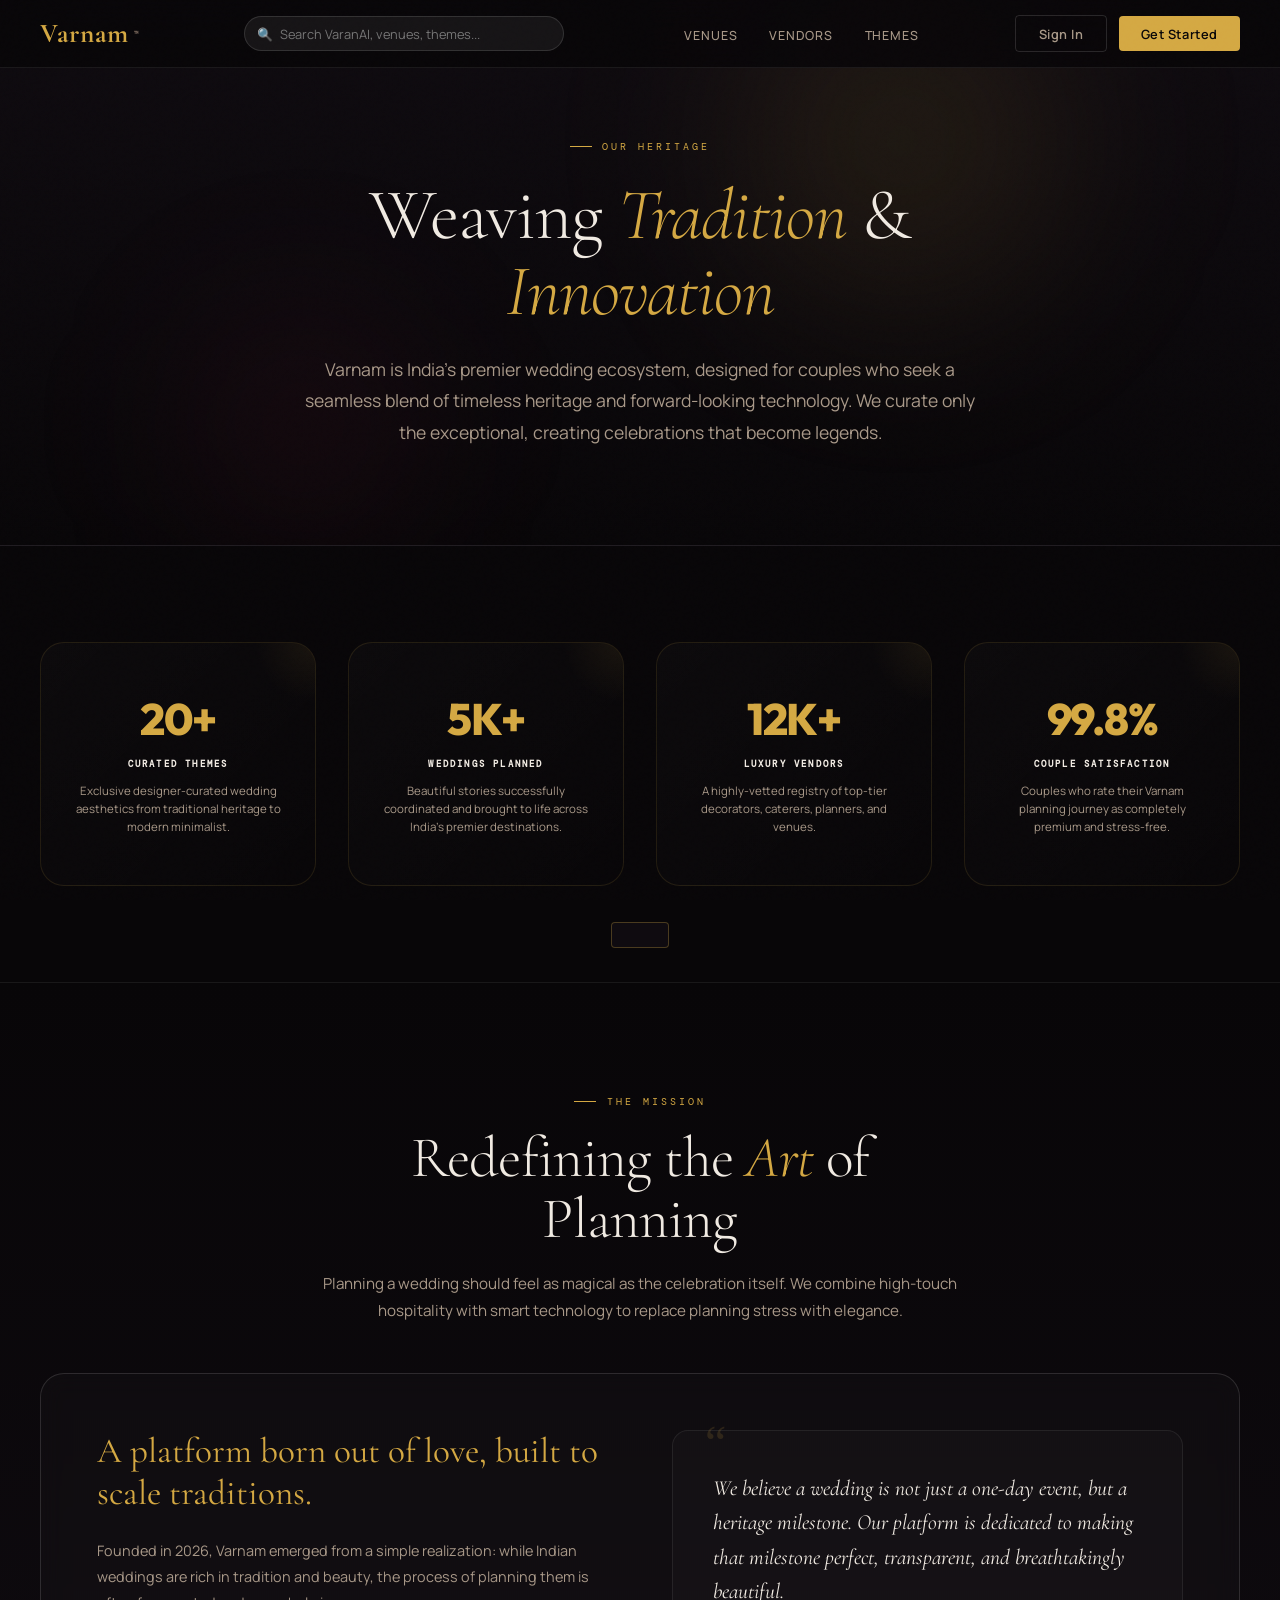
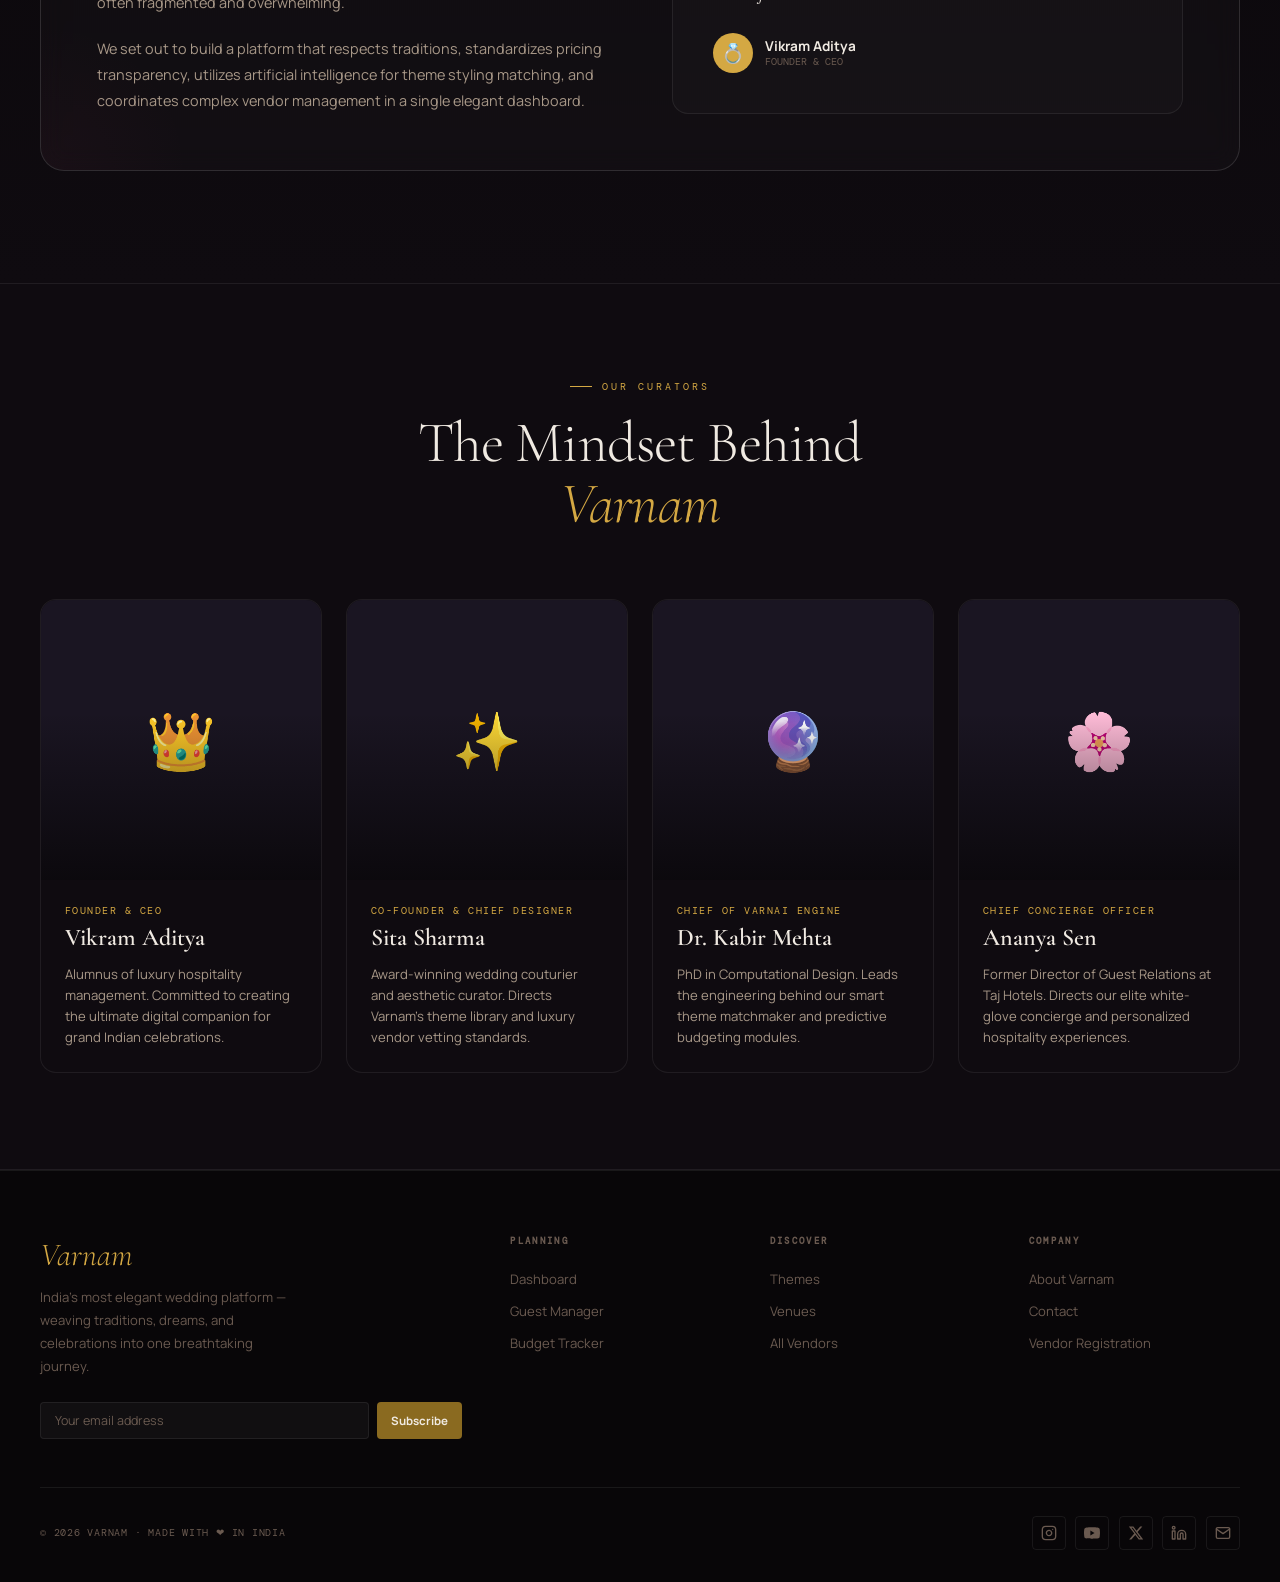
==== about.html @ 7d428c63 "run" ====
<!DOCTYPE html>
<html lang="en">

<head>
  <meta charset="UTF-8">
  <meta name="viewport" content="width=device-width, initial-scale=1.0">
  <title>About Us — Varnam | India's Premier Wedding Platform</title>
  <meta name="description" content="Learn more about Varnam, India's most elegant wedding platform. Weaving traditions, dreams, and celebrations into one breathtaking journey.">
  <link rel="preconnect" href="https://fonts.googleapis.com">
  <link href="https://fonts.googleapis.com/css2?family=Cormorant+Garamond:ital,wght@0,300;0,400;0,600;0,700;1,300;1,400;1,700&family=Manrope:wght@300;400;500;600;700;800;900&family=DM+Mono:wght@300;400;500&family=Outfit:wght@400;500;600;700&display=swap" rel="stylesheet">
  <link rel="stylesheet" href="shared.css">
  <style>
    /* Page Specific Styling */
    .about-hero {
      position: relative;
      padding: 140px 2.5rem 6rem;
      background: linear-gradient(180deg, var(--ink2) 0%, var(--ink) 100%);
      border-bottom: 1px solid var(--border);
      overflow: hidden;
      text-align: center;
    }

    .about-hero-content {
      max-width: 800px;
      margin: 0 auto;
      position: relative;
      z-index: 2;
    }

    .stat-card {
      background: linear-gradient(135deg, rgba(255, 255, 255, 0.02) 0%, rgba(255, 255, 255, 0.005) 100%);
      border: 1px solid rgba(212, 168, 67, 0.12);
      border-radius: var(--r24);
      padding: 3rem 2rem;
      text-align: center;
      transition: all 0.4s cubic-bezier(0.16, 1, 0.3, 1);
      position: relative;
      overflow: hidden;
      display: flex;
      flex-direction: column;
      align-items: center;
      justify-content: center;
    }

    .stat-card::before {
      content: '';
      position: absolute;
      width: 120px;
      height: 120px;
      background: radial-gradient(circle, rgba(212, 168, 67, 0.08) 0%, transparent 70%);
      top: -60px;
      right: -60px;
      pointer-events: none;
      transition: transform 0.5s ease;
    }

    /* Bottom glowing accent bar */
    .stat-card::after {
      content: '';
      position: absolute;
      bottom: 0;
      left: 10%;
      right: 10%;
      height: 2px;
      background: linear-gradient(90deg, transparent, var(--gold), transparent);
      opacity: 0;
      transition: opacity 0.4s ease, left 0.4s ease, right 0.4s ease;
    }

    .stat-card:hover {
      transform: translateY(-8px);
      border-color: rgba(212, 168, 67, 0.35);
      background: linear-gradient(135deg, rgba(255, 255, 255, 0.03) 0%, rgba(255, 255, 255, 0.01) 100%);
      box-shadow: 0 20px 40px rgba(0, 0, 0, 0.5);
    }

    .stat-card:hover::before {
      transform: scale(1.5);
    }

    .stat-card:hover::after {
      opacity: 1;
      left: 0;
      right: 0;
    }

    .stat-number {
      font-size: 2.75rem; /* Reduced by 4px (~0.25rem) to keep proportional */
      font-weight: 800;
      color: var(--gold);
      margin-bottom: 0.75rem;
      letter-spacing: -0.03em;
      position: relative;
      z-index: 2;
    }

    .stat-label {
      font-family: 'DM Mono', monospace;
      font-size: 0.55rem; /* Reduced by 2px (0.65rem -> 0.55rem) */
      letter-spacing: 0.25em;
      text-transform: uppercase;
      color: var(--text);
      font-weight: 600;
      margin-bottom: 0.75rem;
      position: relative;
      z-index: 2;
    }

    .stat-desc {
      font-size: 0.72rem; /* Reduced by 2px (0.82rem -> 0.72rem) */
      color: var(--text2);
      line-height: 1.6;
      margin: 0;
      position: relative;
      z-index: 2;
    }

    .vision-section {
      background: linear-gradient(180deg, var(--ink) 0%, var(--ink2) 100%);
      padding: 7rem 2.5rem;
    }

    .glass-showcase {
      background: rgba(255, 255, 255, 0.02);
      border: 1px solid var(--border2);
      border-radius: var(--r24);
      padding: 3.5rem;
      backdrop-filter: blur(12px);
      -webkit-backdrop-filter: blur(12px);
      margin-top: 3rem;
      position: relative;
      overflow: hidden;
    }

    .glass-showcase::after {
      content: '';
      position: absolute;
      bottom: -150px;
      left: -150px;
      width: 300px;
      height: 300px;
      background: radial-gradient(circle, rgba(196, 48, 96, 0.04) 0%, transparent 70%);
      border-radius: 50%;
      pointer-events: none;
    }

    .founder-grid {
      display: grid;
      grid-template-columns: repeat(4, 1fr);
      gap: 1.5rem;
      margin-top: 4rem;
    }

    .founder-card {
      background: var(--ink2);
      border: 1px solid var(--border);
      border-radius: var(--r16);
      overflow: hidden;
      transition: all 0.3s;
    }

    .founder-card:hover {
      border-color: rgba(212, 168, 67, 0.2);
      transform: translateY(-4px);
    }

    .founder-img-holder {
      width: 100%;
      aspect-ratio: 1/1;
      background: #1a1522;
      position: relative;
      overflow: hidden;
      display: flex;
      align-items: center;
      justify-content: center;
      font-size: 3.5rem;
    }

    .founder-img-holder::before {
      content: '';
      position: absolute;
      inset: 0;
      background: linear-gradient(0deg, rgba(8, 6, 8, 0.8) 0%, transparent 60%);
      z-index: 1;
    }

    .founder-info {
      padding: 1.5rem;
    }

    .founder-role {
      font-family: 'DM Mono', monospace;
      font-size: 0.62rem;
      color: var(--gold);
      letter-spacing: 0.15em;
      text-transform: uppercase;
      margin-bottom: 0.4rem;
    }

    .founder-name {
      font-family: 'Cormorant Garamond', serif;
      font-size: 1.5rem;
      font-weight: 600;
      color: var(--text);
      margin-bottom: 0.75rem;
    }

    .founder-bio {
      font-size: 0.82rem;
      color: var(--text2);
      line-height: 1.6;
    }

    @media(max-width: 1024px) {
      .founder-grid {
        grid-template-columns: repeat(2, 1fr);
        gap: 1.5rem;
      }
      .grid-4-custom {
        grid-template-columns: repeat(2, 1fr) !important;
        gap: 1.5rem !important;
      }
    }
    @media(max-width: 600px) {
      .founder-grid {
        grid-template-columns: 1fr;
      }
      .grid-4-custom {
        grid-template-columns: 1fr !important;
      }
    }
  </style>
</head>

<body>
  <!-- LOADER -->
  <div id="loader">
    <div class="loader-logo">Varnam</div>
    <div class="loader-bar">
      <div class="loader-fill" id="loader-fill"></div>
    </div>
    <div class="loader-txt">Weaving your celebration</div>
  </div>
  <div id="toast"></div>

  <!-- ── NAV ── -->
  <nav>
    <div class="inner" style="display:flex; align-items:center; justify-content:space-between; width:100%;">
      <a class="nav-logo" href="index.html">Varnam<sup>™</sup></a>
      <ul class="nav-links">
        <li><a href="venues.html">Venues</a></li>
        <li><a href="vendors.html">Vendors</a></li>
        <li><a href="themes.html">Themes</a></li>
      </ul>
      <div class="nav-right" id="nav-auth-section">
        <button class="btn btn-ghost" onclick="openModal('login-modal')">Sign In</button>
        <button class="btn btn-gold" onclick="openModal('signup-modal')">Get Started</button>
      </div>
    </div>
  </nav>

  <!-- ── ABOUT HERO ── -->
  <section class="about-hero">
    <div class="orb orb1" style="top: -20%; right: 10%;"></div>
    <div class="orb orb2" style="bottom: -10%; left: 10%;"></div>
    <div class="about-hero-content">
      <div class="sec-label" style="justify-content: center; margin-bottom: 1.5rem;">OUR HERITAGE</div>
      <h1 class="sec-title" style="font-size: clamp(2.5rem, 6vw, 4.5rem); margin-bottom: 1.5rem;">
        Weaving <em>Tradition</em> & <em>Innovation</em>
      </h1>
      <p style="font-size: 1.1rem; color: var(--text2); line-height: 1.8; max-width: 680px; margin: 0 auto;">
        Varnam is India's premier wedding ecosystem, designed for couples who seek a seamless blend of timeless heritage and forward-looking technology. We curate only the exceptional, creating celebrations that become legends.
      </p>
    </div>
  </section>

  <!-- ── STATS SECTION ── -->
  <section class="sec" style="background: var(--ink); border-bottom: 1px solid var(--border);">
    <div class="inner">
      <div style="display: grid; grid-template-columns: repeat(4, 1fr); gap: 2rem;" class="grid-4-custom">
        <div class="stat-card">
          <div class="stat-number outfit-font">20+</div>
          <div class="stat-label">Curated Themes</div>
          <div class="stat-desc">Exclusive designer-curated wedding aesthetics from traditional heritage to modern minimalist.</div>
        </div>
        <div class="stat-card">
          <div class="stat-number outfit-font">5K+</div>
          <div class="stat-label">Weddings Planned</div>
          <div class="stat-desc">Beautiful stories successfully coordinated and brought to life across India's premier destinations.</div>
        </div>
        <div class="stat-card">
          <div class="stat-number outfit-font">12K+</div>
          <div class="stat-label">Luxury Vendors</div>
          <div class="stat-desc">A highly-vetted registry of top-tier decorators, caterers, planners, and venues.</div>
        </div>
        <div class="stat-card">
          <div class="stat-number outfit-font">99.8%</div>
          <div class="stat-label">Couple Satisfaction</div>
          <div class="stat-desc">Couples who rate their Varnam planning journey as completely premium and stress-free.</div>
        </div>
      </div>
    </div>
  </section>

  <!-- ── VISION & STORY SECTION ── -->
  <section class="vision-section">
    <div class="inner">
      <div style="text-align: center; max-width: 650px; margin: 0 auto 2rem;">
        <div class="sec-label" style="justify-content: center;">THE MISSION</div>
        <h2 class="sec-title">Redefining the <em>Art</em> of Planning</h2>
        <p style="color: var(--text2); font-size: 0.95rem; line-height: 1.8;">
          Planning a wedding should feel as magical as the celebration itself. We combine high-touch hospitality with smart technology to replace planning stress with elegance.
        </p>
      </div>

      <div class="glass-showcase">
        <div class="grid-2" style="align-items: center; gap: 4rem;">
          <div>
            <h3 style="font-family: 'Cormorant Garamond', serif; font-size: 2.2rem; font-weight: 400; color: var(--gold); margin-bottom: 1.5rem; line-height: 1.2;">
              A platform born out of love, built to scale traditions.
            </h3>
            <p style="font-size: 0.9rem; color: var(--text2); line-height: 1.8; margin-bottom: 1.25rem;">
              Founded in 2026, Varnam emerged from a simple realization: while Indian weddings are rich in tradition and beauty, the process of planning them is often fragmented and overwhelming. 
            </p>
            <p style="font-size: 0.9rem; color: var(--text2); line-height: 1.8;">
              We set out to build a platform that respects traditions, standardizes pricing transparency, utilizes artificial intelligence for theme styling matching, and coordinates complex vendor management in a single elegant dashboard.
            </p>
          </div>
          <div style="background: rgba(255, 255, 255, 0.02); border: 1px solid var(--border); border-radius: var(--r16); padding: 2.5rem; position: relative;">
            <div style="position: absolute; top: -1rem; left: 2rem; font-size: 3rem; color: rgba(212,168,67,0.15); font-family: Georgia, serif;">“</div>
            <p style="font-family: 'Cormorant Garamond', serif; font-size: 1.35rem; font-style: italic; color: var(--text); line-height: 1.6; margin-bottom: 1.5rem; position: relative; z-index: 1;">
              We believe a wedding is not just a one-day event, but a heritage milestone. Our platform is dedicated to making that milestone perfect, transparent, and breathtakingly beautiful.
            </p>
            <div style="display: flex; align-items: center; gap: 0.75rem;">
              <div style="width: 40px; height: 40px; border-radius: 50%; background: var(--gold); display: flex; align-items: center; justify-content: center; font-size: 1.2rem; color: var(--ink);">💍</div>
              <div>
                <div style="font-size: 0.85rem; font-weight: 700; color: var(--text);">Vikram Aditya</div>
                <div style="font-family: 'DM Mono', monospace; font-size: 0.6rem; color: var(--text3); text-transform: uppercase;">Founder & CEO</div>
              </div>
            </div>
          </div>
        </div>
      </div>
    </div>
  </section>

  <!-- ── LEADERSHIP TEAM ── -->
  <section class="sec" style="background: var(--ink2); border-top: 1px solid var(--border); border-bottom: 1px solid var(--border);">
    <div class="inner">
      <div style="text-align: center; max-width: 600px; margin: 0 auto 1rem;">
        <div class="sec-label" style="justify-content: center;">OUR CURATORS</div>
        <h2 class="sec-title">The Mindset Behind <em>Varnam</em></h2>
      </div>

      <div class="founder-grid">
        <!-- Curator 1 -->
        <div class="founder-card">
          <div class="founder-img-holder">👑</div>
          <div class="founder-info">
            <div class="founder-role">Founder & CEO</div>
            <div class="founder-name">Vikram Aditya</div>
            <div class="founder-bio">Alumnus of luxury hospitality management. Committed to creating the ultimate digital companion for grand Indian celebrations.</div>
          </div>
        </div>
        <!-- Curator 2 -->
        <div class="founder-card">
          <div class="founder-img-holder">✨</div>
          <div class="founder-info">
            <div class="founder-role">Co-Founder & Chief Designer</div>
            <div class="founder-name">Sita Sharma</div>
            <div class="founder-bio">Award-winning wedding couturier and aesthetic curator. Directs Varnam's theme library and luxury vendor vetting standards.</div>
          </div>
        </div>
        <!-- Curator 3 -->
        <div class="founder-card">
          <div class="founder-img-holder">🔮</div>
          <div class="founder-info">
            <div class="founder-role">Chief of VarnAI Engine</div>
            <div class="founder-name">Dr. Kabir Mehta</div>
            <div class="founder-bio">PhD in Computational Design. Leads the engineering behind our smart theme matchmaker and predictive budgeting modules.</div>
          </div>
        </div>
        <!-- Curator 4 -->
        <div class="founder-card">
          <div class="founder-img-holder">🌸</div>
          <div class="founder-info">
            <div class="founder-role">Chief Concierge Officer</div>
            <div class="founder-name">Ananya Sen</div>
            <div class="founder-bio">Former Director of Guest Relations at Taj Hotels. Directs our elite white-glove concierge and personalized hospitality experiences.</div>
          </div>
        </div>
      </div>
    </div>
  </section>

  <!-- ── FOOTER ── -->
  <footer>
    <div class="footer-grid">
      <div>
        <div class="footer-logo">Varnam</div>
        <p class="footer-desc">India's most elegant wedding platform — weaving traditions, dreams, and celebrations into one breathtaking journey.</p>
        <div class="footer-nl">
          <input id="footer-email" placeholder="Your email address">
          <button onclick="footerSubscribe()">Subscribe</button>
        </div>
      </div>
      <div class="footer-col">
        <h5>Planning</h5>
        <ul>
          <li><a href="dashboard.html">Dashboard</a></li>
          <li><a href="#">Guest Manager</a></li>
          <li><a href="#">Budget Tracker</a></li>
        </ul>
      </div>
      <div class="footer-col">
        <h5>Discover</h5>
        <ul>
          <li><a href="themes.html">Themes</a></li>
          <li><a href="venues.html">Venues</a></li>
          <li><a href="vendors.html">All Vendors</a></li>
        </ul>
      </div>
      <div class="footer-col">
        <h5>Company</h5>
        <ul>
          <li><a href="about.html">About Varnam</a></li>
          <li><a href="contact.html">Contact</a></li>
          <li><a href="#" onclick="openModal('vendor-signup-modal')">Vendor Registration</a></li>
        </ul>
      </div>
    </div>
    <div class="footer-bottom">
      <div class="footer-copy">© 2026 VARNAM · MADE WITH ❤ IN INDIA</div>
      <div class="footer-socials">
        <a href="#" aria-label="Instagram"><svg width="16" height="16" viewBox="0 0 24 24" fill="none" stroke="currentColor" stroke-width="2" stroke-linecap="round" stroke-linejoin="round"><rect x="2" y="2" width="20" height="20" rx="5" ry="5"></rect><path d="M16 11.37A4 4 0 1 1 12.63 8 4 4 0 0 1 16 11.37z"></path><line x1="17.5" y1="6.5" x2="17.51" y2="6.5"></line></svg></a>
        <a href="#" aria-label="YouTube"><svg width="16" height="16" viewBox="0 0 24 24" fill="currentColor"><path d="M23.498 6.163c-.272-1.015-1.074-1.817-2.09-2.09C17.914 3.5 12 3.5 12 3.5s-5.914 0-9.408.573c-1.016.273-1.818 1.075-2.09 2.09C0 9.657 0 12 0 12s0 2.343.502 5.837c.272 1.016 1.074 1.818 2.09 2.09C6.086 20.5 12 20.5 12 20.5s5.914 0 9.408-.573c1.016-.272 1.818-1.074 2.09-2.09C24 14.343 24 12 24 12s0-2.343-.502-5.837zM9.545 15.568V8.432L15.818 12l-6.273 3.568z"/></svg></a>
        <a href="#" aria-label="X"><svg width="16" height="16" viewBox="0 0 24 24" fill="currentColor"><path d="M18.244 2.25h3.308l-7.227 8.26 8.502 11.24H16.17l-5.214-6.817L4.99 21.75H1.68l7.73-8.835L1.254 2.25H8.08l4.713 6.231zm-1.161 17.52h1.833L7.084 4.126H5.117z"/></svg></a>
        <a href="#" aria-label="LinkedIn"><svg width="16" height="16" viewBox="0 0 24 24" fill="none" stroke="currentColor" stroke-width="2" stroke-linecap="round" stroke-linejoin="round"><path d="M16 8a6 6 0 0 1 6 6v7h-4v-7a2 2 0 0 0-2-2 2 2 0 0 0-2 2v7h-4v-7a6 6 0 0 1 6-6z"></path><rect x="2" y="9" width="4" height="12"></rect><circle cx="4" cy="4" r="2"></circle></svg></a>
        <a href="#" aria-label="Gmail"><svg width="16" height="16" viewBox="0 0 24 24" fill="none" stroke="currentColor" stroke-width="2" stroke-linecap="round" stroke-linejoin="round"><path d="M4 4h16c1.1 0 2 .9 2 2v12c0 1.1-.9 2-2 2H4c-1.1 0-2-.9-2-2V6c0-1.1.9-2 2-2z"></path><polyline points="22,6 12,13 2,6"></polyline></svg></a>
      </div>
    </div>
  </footer>

  <!-- ══ LOGIN MODAL ══ -->
  <div class="modal-overlay" id="login-modal">
    <div class="modal">
      <div class="modal-header">
        <div class="modal-title">Welcome Back</div><button class="modal-close" onclick="closeModal('login-modal')">✕</button>
      </div>
      <div class="role-tabs">
        <button class="role-tab active" onclick="switchRole(this,'lu')">👰 Couple / Guest</button>
        <button class="role-tab" onclick="switchRole(this,'lv')">🎯 Organizer / Vendor</button>
      </div>
      <div id="lu">
        <div class="form-row"><label class="field-label">Email</label><input class="field" type="email" placeholder="your@email.com"></div>
        <div class="form-row"><label class="field-label">Password</label><input class="field" type="password" placeholder="••••••••"></div>
        <div style="text-align:right;margin-bottom:1.25rem;"><a href="#" style="font-size:.78rem;color:var(--gold);text-decoration:none;">Forgot password?</a></div>
        <button class="btn btn-gold" style="width:100%;justify-content:center;padding:.9rem;" onclick="loginUser(document.querySelector('#lu input[type=email]').value, false);closeModal('login-modal')">Sign In →</button>
        <div class="divider"><span>or continue with</span></div>
        <div class="social-auth"><button class="social-auth-btn" onclick="toast('Google login…')">🔵 Google</button><button class="social-auth-btn" onclick="toast('OTP sent…')">📱 OTP</button></div>
        <p style="text-align:center;margin-top:1.5rem;font-size:.8rem;color:var(--text3);">No account? <a href="#" style="color:var(--gold);text-decoration:none;" onclick="closeModal('login-modal');openModal('signup-modal')">Sign Up</a></p>
      </div>
      <div id="lv" style="display:none">
        <div class="form-row"><label class="field-label">Business Email</label><input class="field" type="email" placeholder="studio@email.com"></div>
        <div class="form-row"><label class="field-label">Password</label><input class="field" type="password" placeholder="••••••••"></div>
        <button class="btn btn-gold" style="width:100%;justify-content:center;padding:.9rem;" onclick="loginUser(document.querySelector('#lv input[type=email]').value, true);closeModal('login-modal')">Sign In as Organizer →</button>
        <div class="divider"><span>or</span></div>
        <div class="social-auth"><button class="social-auth-btn" onclick="toast('Google…')">🔵 Google</button></div>
        <p style="text-align:center;margin-top:1.5rem;font-size:.8rem;color:var(--text3);">New vendor? <a href="#" style="color:var(--gold);text-decoration:none;" onclick="closeModal('login-modal');openModal('vendor-signup-modal')">Register business</a></p>
      </div>
    </div>
  </div>

  <!-- ══ USER SIGNUP MODAL ══ -->
  <div class="modal-overlay" id="signup-modal">
    <div class="modal">
      <div class="modal-header">
        <div class="modal-title">Create Account</div><button class="modal-close" onclick="closeModal('signup-modal')">✕</button>
      </div>
      <div class="role-tabs">
        <button class="role-tab active" onclick="switchRole(this,'su')">👰 Couple / Guest</button>
        <button class="role-tab" onclick="switchRole(this,'sv')">🎯 Organizer / Vendor</button>
      </div>
      <div id="su" class="role-panel">
        <div class="form-row-2">
          <div><label class="field-label">First Name</label><input class="field" placeholder="Sita"></div>
          <div><label class="field-label">Last Name</label><input class="field" placeholder="Sharma"></div>
        </div>
        <div class="form-row"><label class="field-label">Email</label><input class="field" type="email" placeholder="your@email.com"></div>
        <div class="form-row"><label class="field-label">Phone</label><input class="field" type="tel" placeholder="+91 98765 43210"></div>
        <div class="form-row"><label class="field-label">Role</label><select class="field">
            <option>Bride</option>
            <option>Groom</option>
            <option>Family Member</option>
            <option>Guest</option>
          </select></div>
        <div class="form-row"><label class="field-label">Password</label><input class="field" type="password" placeholder="Min. 8 characters"></div>
        <button class="btn btn-gold" style="width:100%;justify-content:center;padding:.9rem;" onclick="loginUser(document.querySelector('#su input[type=email]').value, false);closeModal('signup-modal')">Create Account →</button>
        <div class="divider"><span>or sign up with</span></div>
        <div class="social-auth"><button class="social-auth-btn" onclick="toast('Google…')">🔵 Google</button><button class="social-auth-btn" onclick="toast('OTP sent…')">📱 OTP</button></div>
      </div>
      <div id="sv" class="role-panel" style="display:none">
        <div class="form-row-2">
          <div><label class="field-label">First Name</label><input class="field" id="v-su-fname" placeholder="First Name"></div>
          <div><label class="field-label">Last Name</label><input class="field" id="v-su-lname" placeholder="Last Name"></div>
        </div>
        <div class="form-row"><label class="field-label">Email</label><input class="field" id="v-su-email" type="email" placeholder="studio@email.com"></div>
        <div class="form-row"><label class="field-label">Phone</label><input class="field" id="v-su-phone" type="tel" placeholder="+91 98765 43210"></div>
        <div class="form-row"><label class="field-label">Vendor Category</label><select class="field" id="v-su-role">
            <option>Photographer</option>
            <option>Videographer</option>
            <option>Makeup Artist</option>
            <option>Mehndi Artist</option>
            <option>Decorator / Florist</option>
            <option>Caterer</option>
            <option>DJ / Musician</option>
            <option>Wedding Planner</option>
            <option>Venue Owner</option>
          </select></div>
        <div class="form-row"><label class="field-label">Password</label><input class="field" type="password" placeholder="Min. 8 characters"></div>
        <button class="btn btn-gold" style="width:100%;justify-content:center;padding:.9rem;" onclick="loginUser(document.getElementById('v-su-email').value, true);closeModal('signup-modal')">Create Account →</button>
      </div>
    </div>
  </div>

  <!-- ══ VENDOR SIGNUP MODAL ══ -->
  <div class="modal-overlay" id="vendor-signup-modal">
    <div class="modal" style="max-width:560px;">
      <div class="modal-header">
        <div class="modal-title">Register Your Business</div><button class="modal-close" onclick="closeModal('vendor-signup-modal')">✕</button>
      </div>
      <p style="font-size:.82rem;color:var(--text2);margin-bottom:1.75rem;line-height:1.6;">Join 12,000+ verified professionals on Varnam. Create your profile and start receiving enquiries from couples across India.</p>
      <div class="form-row-2">
        <div><label class="field-label">Full Name</label><input class="field" placeholder="Your Name"></div>
        <div><label class="field-label">Business Name</label><input class="field" placeholder="Studio / Brand Name"></div>
      </div>
      <div class="form-row"><label class="field-label">Category</label>
        <select class="field">
          <option>Photographer</option>
          <option>Videographer</option>
          <option>Makeup Artist</option>
          <option>Mehndi Artist</option>
          <option>Decorator / Florist</option>
          <option>Caterer</option>
          <option>DJ / Musician</option>
          <option>Chef</option>
          <option>Wedding Planner</option>
          <option>Venue Owner</option>
          <option>Bridal Wear Designer</option>
          <option>Jeweller</option>
        </select>
      </div>
      <div class="form-row-2">
        <div><label class="field-label">City / Base Location</label><input class="field" placeholder="e.g. Mumbai"></div>
        <div><label class="field-label">Years of Experience</label><input class="field" type="number" placeholder="5"></div>
      </div>
      <div class="form-row"><label class="field-label">Business Email</label><input class="field" type="email" placeholder="studio@email.com"></div>
      <div class="form-row"><label class="field-label">Phone / WhatsApp</label><input class="field" type="tel" placeholder="+91 98765 43210"></div>
      <div class="form-row"><label class="field-label">About Your Work</label><textarea class="field" rows="3" placeholder="Tell couples about your style and experience…"></textarea></div>
      <div class="form-row"><label class="field-label">Starting Price (₹)</label><input class="field" type="number" placeholder="e.g. 25000"></div>
      <div class="form-row"><label class="field-label">Portfolio / Website URL</label><input class="field" placeholder="https://yourstudio.com"></div>
      <div class="form-row"><label class="field-label">Password</label><input class="field" type="password" placeholder="Min. 8 characters"></div>
      <button class="btn btn-gold" style="width:100%;justify-content:center;padding:.9rem;" onclick="toast('🎉 Submitted! Verification within 24 hrs.');closeModal('vendor-signup-modal')">Submit for Verification →</button>
      <p style="text-align:center;margin-top:1rem;font-size:.75rem;color:var(--text3);">Verification takes 24–48 hours. You'll receive an email once approved.</p>
    </div>
  </div>

  <script src="shared.js"></script>
</body>

</html>
---- shared.css ----
/* ===================================================
   VARNAM — SHARED DESIGN SYSTEM
   =================================================== */
@import url('https://fonts.googleapis.com/css2?family=Cormorant+Garamond:ital,wght@0,300;0,400;0,600;0,700;1,300;1,400;1,700&family=Manrope:wght@300;400;500;600;700;800;900&family=DM+Mono:wght@300;400;500&family=Outfit:wght@400;500;600;700&display=swap');

:root {
  --ink:      #080608;
  --ink2:     #0f0b10;
  --ink3:     #1a1220;
  --surface:  #120e18;
  --border:   rgba(255,255,255,0.07);
  --border2:  rgba(255,255,255,0.13);
  --gold:     #D4A843;
  --gold2:    #F0C96A;
  --gold3:    #8A6A20;
  --ember:    #E85D30;
  --rose:     #C43060;
  --text:     #F0EAE2;
  --text2:    #A89888;
  --text3:    #6A5A50;
  --r4:4px; --r8:8px; --r16:16px; --r24:24px;
}

*, *::before, *::after { margin:0; padding:0; box-sizing:border-box; }
html { scroll-behavior:smooth; }
body {
  font-family:'Manrope',sans-serif;
  background:var(--ink);
  color:var(--text);
  overflow-x:hidden;
  -webkit-font-smoothing:antialiased;
}
body::before {
  content:'';
  position:fixed; inset:0;
  background-image:url("data:image/svg+xml,%3Csvg viewBox='0 0 256 256' xmlns='http://www.w3.org/2000/svg'%3E%3Cfilter id='n'%3E%3CfeTurbulence type='fractalNoise' baseFrequency='0.9' numOctaves='4' stitchTiles='stitch'/%3E%3C/filter%3E%3Crect width='100%25' height='100%25' filter='url(%23n)' opacity='1'/%3E%3C/svg%3E");
  opacity:0.025;
  pointer-events:none;
  z-index:1000;
  mix-blend-mode:overlay;
}

::-webkit-scrollbar{width:3px;}
::-webkit-scrollbar-track{background:var(--ink);}
::-webkit-scrollbar-thumb{background:var(--gold3);}

/* NAV */
nav {
  position:fixed; top:0; left:0; right:0; z-index:500;
  height:68px;
  display:flex; align-items:center; padding:0 2.5rem;
  justify-content:space-between;
  border-bottom:1px solid var(--border);
  background:rgba(8,6,8,0.88);
  backdrop-filter:blur(24px);
  -webkit-backdrop-filter:blur(24px);
}
.nav-logo {
  font-family:'Cormorant Garamond',serif;
  font-size:1.7rem; font-weight:700; letter-spacing:0.04em;
  color:var(--gold); text-decoration:none;
  display:flex; align-items:center; gap:0.3rem;
}
.nav-logo sup {
  font-size:0.45rem; font-family:'DM Mono',monospace;
  color:var(--text3); letter-spacing:0.15em; text-transform:uppercase;
}
.nav-links { display:flex; gap:0; list-style:none; }
.nav-links a {
  color:var(--text2); text-decoration:none;
  font-size:0.78rem; font-weight:500; letter-spacing:0.07em;
  text-transform:uppercase;
  padding:0.5rem 1rem;
  border-radius:var(--r4);
  transition:color 0.2s, background 0.2s;
  position:relative;
}
.nav-links a:hover, .nav-links a.active { color:var(--gold); background:rgba(212,168,67,0.07); }
.nav-right { display:flex; align-items:center; gap:0.75rem; }

.btn {
  display:inline-flex; align-items:center; gap:0.4rem;
  padding:0.55rem 1.4rem;
  border-radius:var(--r4);
  font-family:'Manrope',sans-serif;
  font-size:0.8rem; font-weight:600; letter-spacing:0.04em;
  cursor:pointer; transition:all 0.25s; text-decoration:none; border:none;
}
.btn-ghost { background:transparent; border:1px solid var(--border2); color:var(--text2); }
.btn-ghost:hover { border-color:var(--gold); color:var(--gold); }
.btn-gold { background:var(--gold); color:var(--ink); }
.btn-gold:hover { background:var(--gold2); box-shadow:0 0 30px rgba(212,168,67,0.3); transform:translateY(-1px); }
.btn-outline { background:transparent; border:1px solid rgba(212,168,67,0.4); color:var(--gold); }
.btn-outline:hover { background:rgba(212,168,67,0.1); }
.btn-rose { background:var(--rose); color:#fff; }
.btn-rose:hover { background:#E04070; }

/* SECTION */
.sec { padding:6rem 2.5rem; }
.sec-sm { padding:4rem 2.5rem; }
.inner { max-width:1200px; margin:0 auto; }
.sec-label {
  font-family:'DM Mono',monospace; font-size:0.63rem;
  letter-spacing:0.3em; text-transform:uppercase; color:var(--gold);
  display:flex; align-items:center; gap:0.65rem; margin-bottom:1.25rem;
}
.sec-label::before { content:''; width:22px; height:1px; background:var(--gold); }
.sec-title {
  font-family:'Cormorant Garamond',serif;
  font-size:clamp(2.2rem,4.5vw,4rem);
  font-weight:300; line-height:1.06; letter-spacing:-0.015em;
  color:var(--text); margin-bottom:1.25rem;
}
.sec-title em { font-style:italic; color:var(--gold); }
.sec-body { font-size:0.92rem; color:var(--text2); line-height:1.8; max-width:480px; }

/* CARDS */
.card {
  background:var(--ink2); border:1px solid var(--border);
  border-radius:var(--r16); overflow:hidden;
  transition:all 0.3s;
}
.card:hover { background:var(--ink3); border-color:rgba(212,168,67,0.2); transform:translateY(-3px); }

/* INPUT */
.field {
  background:rgba(255,255,255,0.04); border:1px solid var(--border2);
  border-radius:var(--r8); padding:0.75rem 1rem;
  font-size:0.875rem; color:var(--text); font-family:'Manrope',sans-serif;
  outline:none; width:100%; transition:border-color 0.2s;
}
.field:focus { border-color:rgba(212,168,67,0.45); }
.field::placeholder { color:var(--text3); }
.field-label {
  font-family:'DM Mono',monospace; font-size:0.6rem;
  letter-spacing:0.2em; text-transform:uppercase; color:var(--text3);
  margin-bottom:0.4rem; display:block;
}
select.field { cursor:pointer; }
select.field option { background:var(--ink2); }

/* BADGE */
.badge {
  display:inline-flex; align-items:center; gap:0.3rem;
  border-radius:var(--r4); padding:0.2rem 0.6rem;
  font-family:'DM Mono',monospace; font-size:0.58rem;
  letter-spacing:0.12em; text-transform:uppercase;
}
.badge-gold { background:rgba(212,168,67,0.1); border:1px solid rgba(212,168,67,0.2); color:var(--gold); }
.badge-rose { background:rgba(196,48,96,0.1); border:1px solid rgba(196,48,96,0.2); color:#E04080; }
.badge-green { background:rgba(58,154,58,0.1); border:1px solid rgba(58,154,58,0.2); color:#5ABA5A; }

/* TOAST */
#toast {
  position:fixed; bottom:2rem; left:50%;
  transform:translateX(-50%) translateY(80px);
  background:var(--ink2); border:1px solid rgba(212,168,67,0.3);
  border-radius:var(--r4); padding:0.75rem 1.75rem;
  font-family:'DM Mono',monospace; font-size:0.72rem; color:var(--gold);
  letter-spacing:0.08em; z-index:9990; transition:transform 0.3s cubic-bezier(0.23,1,0.32,1);
  pointer-events:none; white-space:nowrap;
}
#toast.show { transform:translateX(-50%) translateY(0); }

/* LOADER */
#loader {
  position:fixed; inset:0; background:var(--ink); z-index:9997;
  display:flex; flex-direction:column; align-items:center; justify-content:center; gap:1.5rem;
  transition:opacity 0.6s, visibility 0.6s;
}
#loader.done { opacity:0; visibility:hidden; }
.loader-logo { font-family:'Cormorant Garamond',serif; font-size:3rem; font-weight:300; font-style:italic; color:var(--gold); }
.loader-bar { width:180px; height:1px; background:var(--border); position:relative; overflow:hidden; }
.loader-fill { height:100%; background:var(--gold); width:0; transition:width 1.4s cubic-bezier(0.23,1,0.32,1); }
.loader-txt { font-family:'DM Mono',monospace; font-size:0.62rem; color:var(--text3); letter-spacing:0.3em; text-transform:uppercase; }

/* HERO ORB */
.orb { position:absolute; border-radius:50%; filter:blur(80px); pointer-events:none; }
.orb1 { width:500px; height:500px; background:radial-gradient(circle,rgba(212,168,67,0.14) 0%,transparent 70%); top:-10%; right:-5%; animation:ob1 12s ease-in-out infinite; }
.orb2 { width:350px; height:350px; background:radial-gradient(circle,rgba(196,48,96,0.1) 0%,transparent 70%); bottom:5%; left:-5%; animation:ob2 15s ease-in-out infinite; }
@keyframes ob1{0%,100%{transform:translate(0,0);}50%{transform:translate(-20px,30px);}}
@keyframes ob2{0%,100%{transform:translate(0,0);}50%{transform:translate(30px,-20px);}}

/* MODAL */
.modal-overlay {
  position:fixed; inset:0; background:rgba(0,0,0,0.75); backdrop-filter:blur(8px);
  z-index:800; display:flex; align-items:center; justify-content:center;
  opacity:0; visibility:hidden; transition:all 0.3s;
}
.modal-overlay.open { opacity:1; visibility:visible; }
.modal {
  background:var(--ink2); border:1px solid var(--border2);
  border-radius:var(--r24); padding:2.5rem; max-width:480px; width:90%;
  max-height:90vh; overflow-y:auto;
  transform:translateY(20px) scale(0.97); transition:transform 0.3s;
}
.modal-overlay.open .modal { transform:translateY(0) scale(1); }
.modal-header { display:flex; justify-content:space-between; align-items:center; margin-bottom:2rem; }
.modal-title { font-family:'Cormorant Garamond',serif; font-size:2rem; font-weight:600; color:var(--text); }
.modal-close { background:none; border:1px solid var(--border); border-radius:50%; width:36px; height:36px; color:var(--text2); font-size:1.1rem; cursor:pointer; transition:all 0.2s; }
.modal-close:hover { border-color:var(--gold); color:var(--gold); }
.form-row { margin-bottom:1.25rem; }
.form-row-2 { display:grid; grid-template-columns:1fr 1fr; gap:1rem; margin-bottom:1.25rem; }
.divider { height:1px; background:var(--border); margin:1.5rem 0; position:relative; }
.divider span { position:absolute; top:-8px; left:50%; transform:translateX(-50%); background:var(--ink2); padding:0 0.75rem; font-family:'DM Mono',monospace; font-size:0.6rem; color:var(--text3); letter-spacing:0.15em; }
.social-auth { display:flex; gap:0.75rem; }
.social-auth-btn { flex:1; display:flex; align-items:center; justify-content:center; gap:0.5rem; padding:0.7rem; background:rgba(255,255,255,0.04); border:1px solid var(--border); border-radius:var(--r8); font-size:0.82rem; color:var(--text2); cursor:pointer; transition:all 0.2s; font-family:'Manrope',sans-serif; }
.social-auth-btn:hover { border-color:var(--gold); color:var(--gold); }
.role-tabs { display:flex; gap:0.5rem; margin-bottom:1.75rem; }
.role-tab { flex:1; padding:0.7rem; border:1px solid var(--border); border-radius:var(--r8); background:transparent; color:var(--text2); font-family:'Manrope',sans-serif; font-size:0.82rem; font-weight:600; cursor:pointer; transition:all 0.2s; text-align:center; }
.role-tab.active { background:rgba(212,168,67,0.1); border-color:rgba(212,168,67,0.3); color:var(--gold); }

/* STAR RATING */
.stars { color:var(--gold); font-size:0.85rem; letter-spacing:0.05em; }
.stars-sm { color:var(--gold); font-size:0.7rem; }

/* GRID UTILS */
.grid-2 { display:grid; grid-template-columns:1fr 1fr; gap:1.5rem; }
.grid-3 { display:grid; grid-template-columns:repeat(3,1fr); gap:1.5rem; }
.grid-4 { display:grid; grid-template-columns:repeat(4,1fr); gap:1.25rem; }
.grid-auto { display:grid; grid-template-columns:repeat(auto-fill,minmax(280px,1fr)); gap:1.5rem; }

@media(max-width:1024px) {
  .grid-4 { grid-template-columns:repeat(2,1fr); }
  .grid-3 { grid-template-columns:repeat(2,1fr); }
}
@media(max-width:768px) {
  .sec { padding:4rem 1.25rem; }
  nav { padding:0 1.25rem; }
  .nav-links { display:none; }
  .grid-2,.grid-3,.grid-4 { grid-template-columns:1fr; }
  .form-row-2 { grid-template-columns:1fr; }
}

/* FOOTER */
footer { background:var(--ink); border-top:1px solid var(--border); padding:4rem 2.5rem 2rem; }
.footer-grid { display:grid; grid-template-columns:2fr 1fr 1fr 1fr; gap:3rem; max-width:1200px; margin:0 auto 3rem; }
.footer-logo { font-family:'Cormorant Garamond',serif; font-size:2rem; font-weight:300; font-style:italic; color:var(--gold); margin-bottom:0.75rem; }
.footer-desc { font-size:0.82rem; color:var(--text3); line-height:1.75; max-width:260px; margin-bottom:1.5rem; }
.footer-nl { display:flex; gap:0.5rem; }
.footer-nl input { flex:1; background:rgba(255,255,255,0.04); border:1px solid var(--border); border-radius:var(--r4); padding:0.55rem 0.9rem; font-size:0.78rem; color:var(--text); font-family:'Manrope',sans-serif; outline:none; }
.footer-nl input:focus { border-color:rgba(212,168,67,0.4); }
.footer-nl input::placeholder { color:var(--text3); }
.footer-nl button { background:var(--gold3); border:none; border-radius:var(--r4); padding:0 0.9rem; font-family:'Manrope',sans-serif; font-size:0.72rem; font-weight:700; color:var(--text); cursor:pointer; }
.footer-nl button:hover { background:var(--gold); color:var(--ink); }
.footer-col h5 { font-family:'DM Mono',monospace; font-size:0.58rem; letter-spacing:0.25em; text-transform:uppercase; color:var(--text3); margin-bottom:1.25rem; }
.footer-col ul { list-style:none; }
.footer-col li { margin-bottom:0.6rem; }
.footer-col a { font-size:0.82rem; color:var(--text3); text-decoration:none; transition:color 0.2s; }
.footer-col a:hover { color:var(--gold); }
.footer-bottom { max-width:1200px; margin:0 auto; border-top:1px solid var(--border); padding-top:1.75rem; display:flex; justify-content:space-between; align-items:center; flex-wrap:wrap; gap:1rem; }
.footer-copy { font-family:'DM Mono',monospace; font-size:0.6rem; color:var(--text3); letter-spacing:0.08em; }
.footer-socials { display:flex; gap:0.6rem; }
.footer-socials a { width:34px; height:34px; border:1px solid var(--border); border-radius:var(--r4); display:flex; align-items:center; justify-content:center; font-size:0.82rem; color:var(--text3); text-decoration:none; transition:all 0.2s; }
.footer-socials a:hover { border-color:var(--gold); color:var(--gold); }

@media(max-width:768px) {
  .footer-grid { grid-template-columns:1fr 1fr; gap:2rem; }
}

.theme-stat-num, .vd-price, .capacity-val, .stat-num, .vc-stat-val, .ms-val, .pkg-price, .capacity-val, .price-font, .outfit-font {
  font-family: 'Outfit', sans-serif !important;
}

/* Profile Dropdown & Navigation Styles */
.profile-dropdown {
  position: relative;
  display: inline-block;
}

.profile-menu {
  position: absolute;
  top: 100%;
  right: 0;
  margin-top: 0.5rem;
  background: var(--ink2);
  border: 1px solid var(--border);
  border-radius: var(--r8);
  width: 160px;
  opacity: 0;
  visibility: hidden;
  transform: translateY(10px);
  transition: all 0.25s cubic-bezier(0.23, 1, 0.32, 1);
  box-shadow: 0 10px 30px rgba(0, 0, 0, 0.5);
  z-index: 600;
  padding: 0.5rem 0;
}

.profile-dropdown:hover .profile-menu {
  opacity: 1;
  visibility: visible;
  transform: translateY(0);
}

.profile-dropdown:hover .dropdown-arrow {
  transform: rotate(180deg);
}

.profile-menu-item {
  display: flex;
  align-items: center;
  gap: 0.5rem;
  padding: 0.6rem 1rem;
  color: var(--text2);
  text-decoration: none;
  font-size: 0.82rem;
  font-weight: 500;
  transition: all 0.2s;
}

.profile-menu-item:hover {
  color: var(--gold);
  background: rgba(212, 168, 67, 0.07);
}

.profile-menu-item.logout:hover {
  color: var(--rose);
  background: rgba(196, 48, 96, 0.07);
}

.profile-menu-divider {
  height: 1px;
  background: var(--border);
  margin: 0.4rem 0;
}

/* Notification Dropdown Styles */
.notification-dropdown.active .notif-menu {
  opacity: 1 !important;
  visibility: visible !important;
  transform: translateY(0) !important;
}
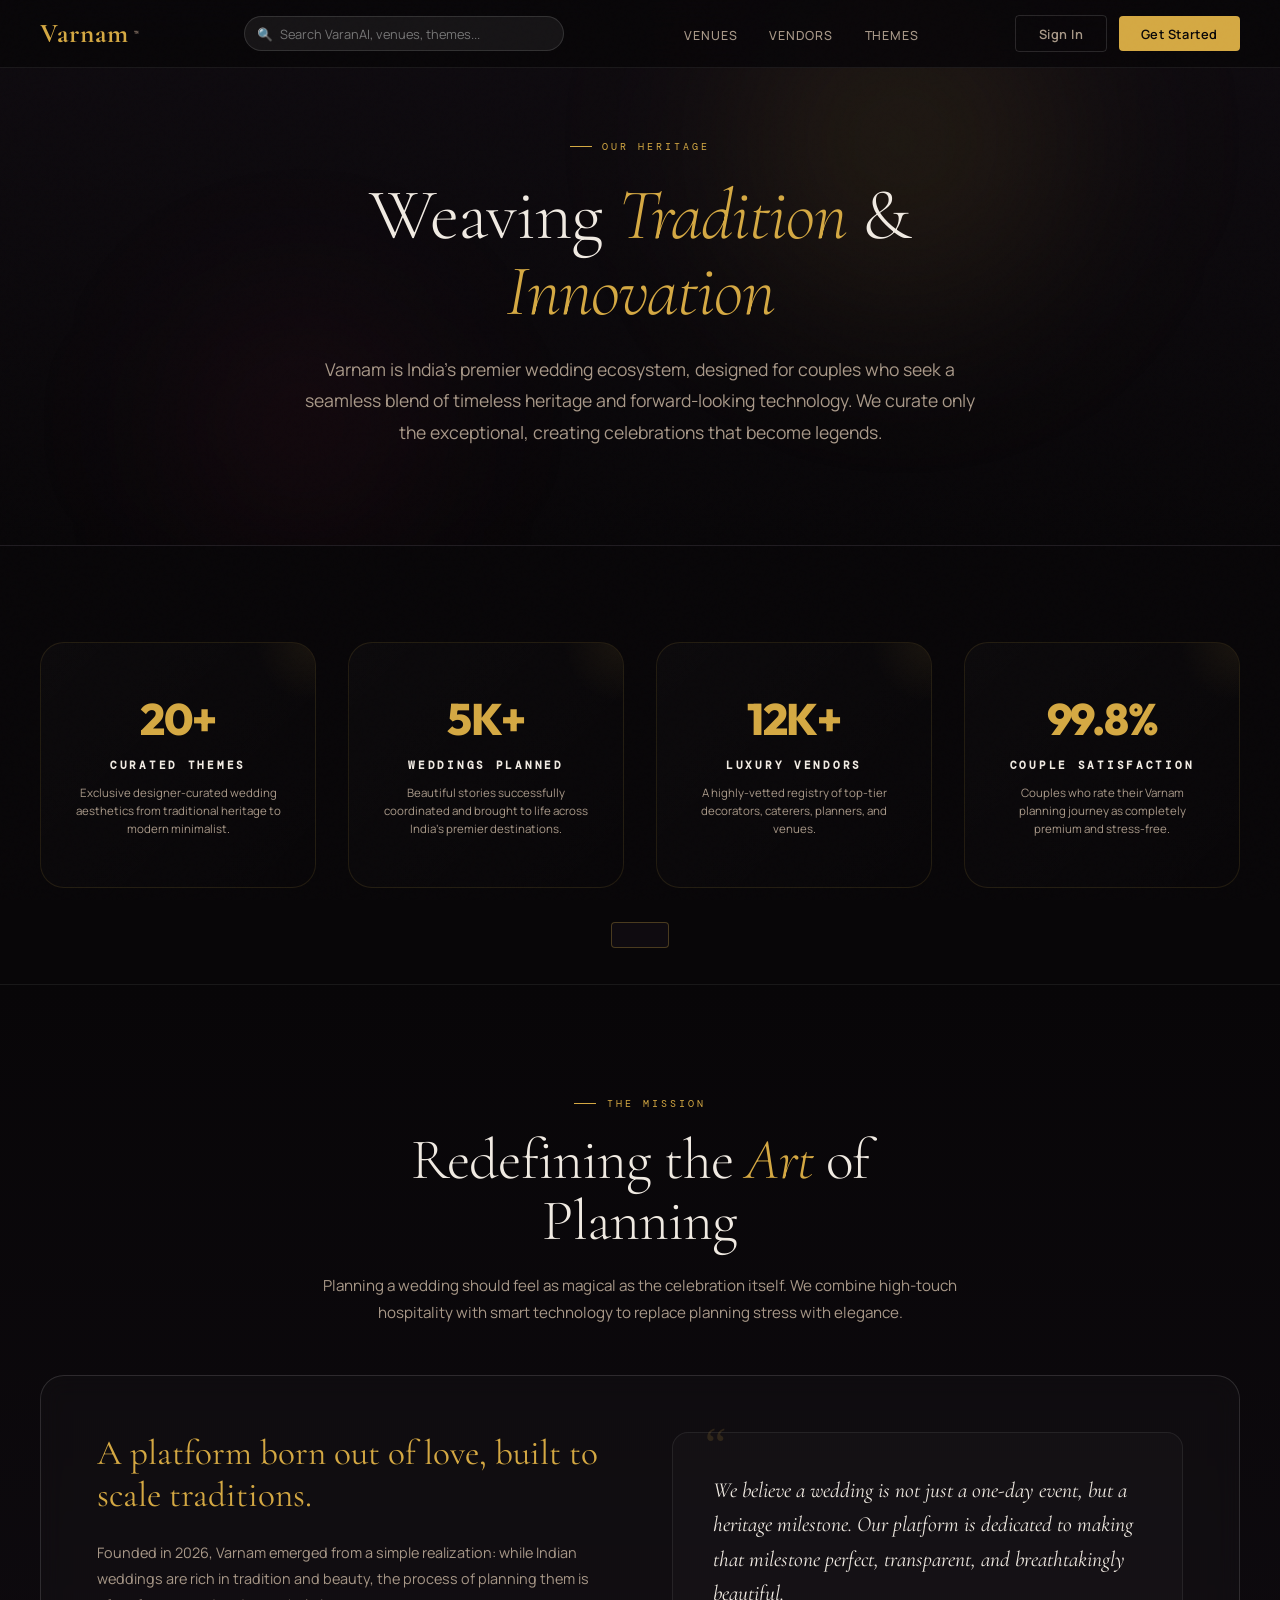
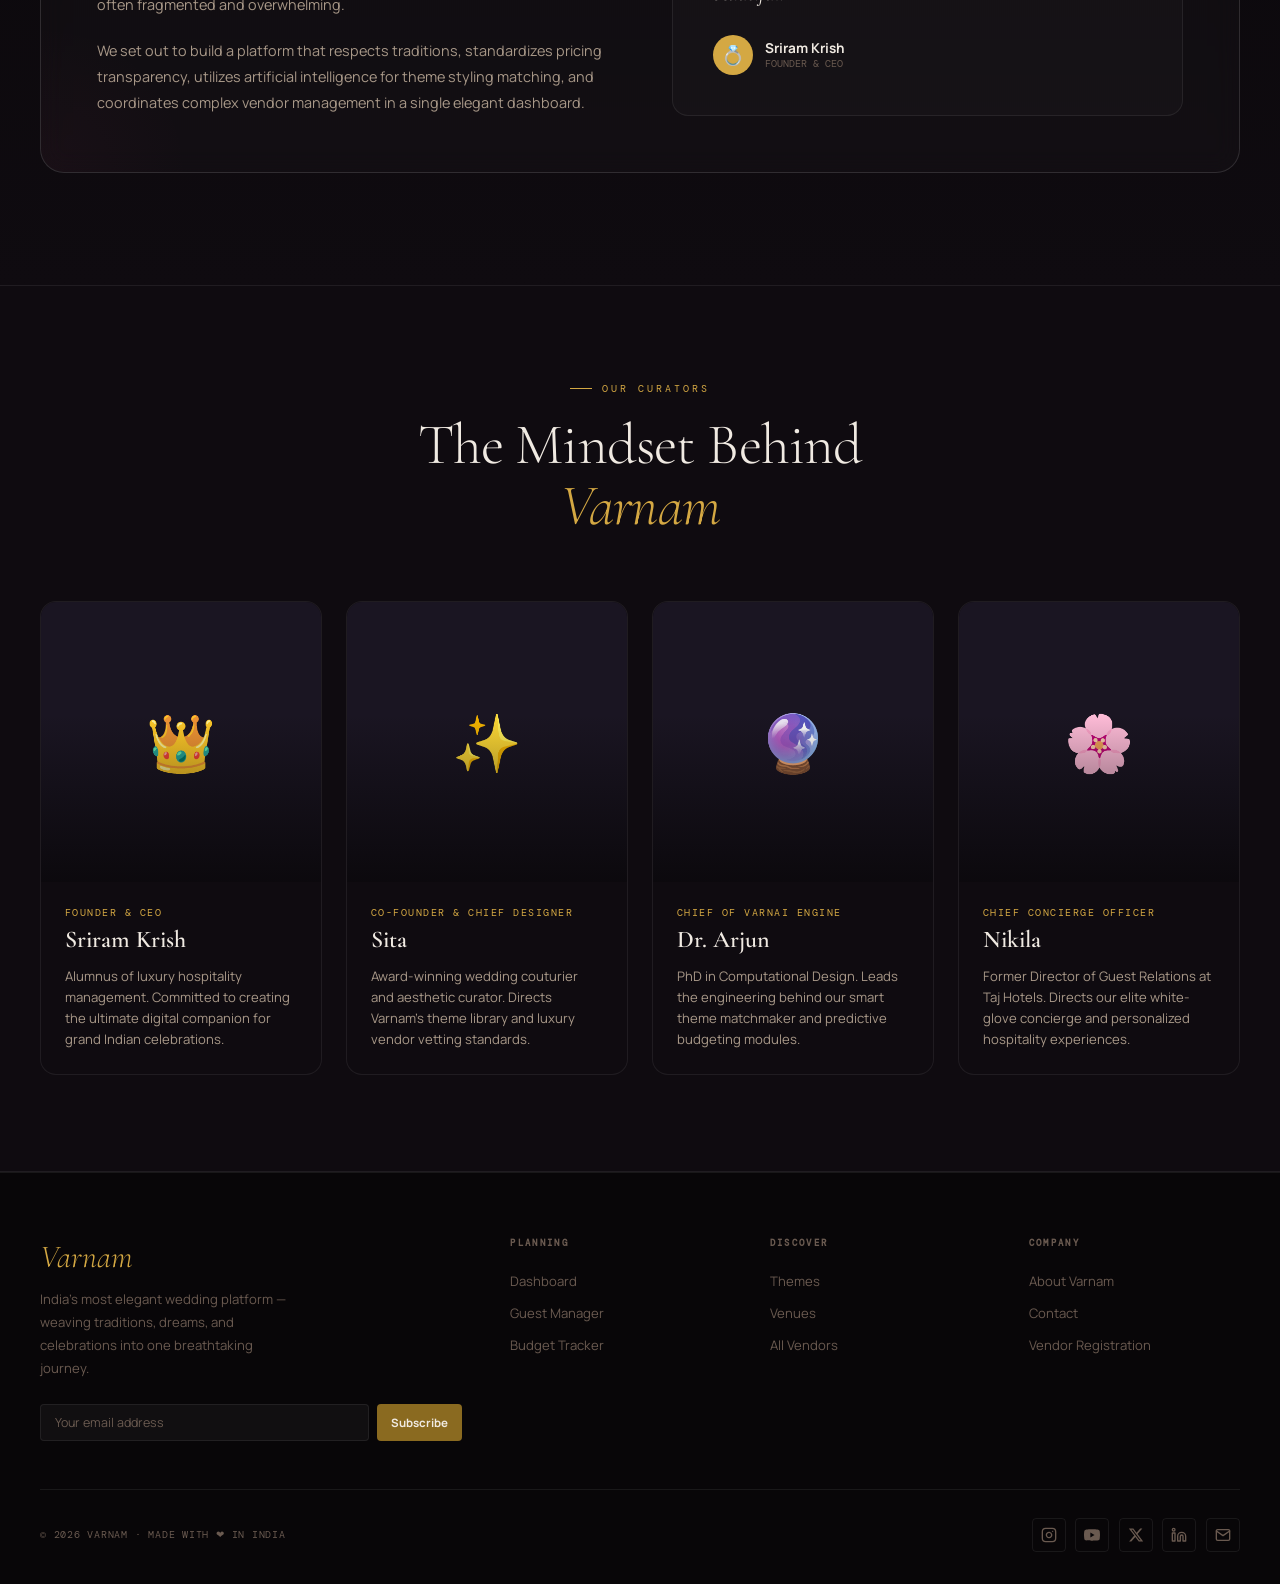
==== commit c96faa18: "run6" ====
--- a/about.html
+++ b/about.html
@@ -96,7 +96,7 @@
 
     .stat-label {
       font-family: 'DM Mono', monospace;
-      font-size: 0.55rem; /* Reduced by 2px (0.65rem -> 0.55rem) */
+      font-size: 0.68rem; /* Increased by 2px (0.55rem -> 0.68rem) */
       letter-spacing: 0.25em;
       text-transform: uppercase;
       color: var(--text);
@@ -334,7 +334,7 @@
             <div style="display: flex; align-items: center; gap: 0.75rem;">
               <div style="width: 40px; height: 40px; border-radius: 50%; background: var(--gold); display: flex; align-items: center; justify-content: center; font-size: 1.2rem; color: var(--ink);">💍</div>
               <div>
-                <div style="font-size: 0.85rem; font-weight: 700; color: var(--text);">Vikram Aditya</div>
+                <div style="font-size: 0.85rem; font-weight: 700; color: var(--text);">Sriram Krish</div>
                 <div style="font-family: 'DM Mono', monospace; font-size: 0.6rem; color: var(--text3); text-transform: uppercase;">Founder & CEO</div>
               </div>
             </div>
@@ -358,7 +358,7 @@
           <div class="founder-img-holder">👑</div>
           <div class="founder-info">
             <div class="founder-role">Founder & CEO</div>
-            <div class="founder-name">Vikram Aditya</div>
+            <div class="founder-name">Sriram Krish</div>
             <div class="founder-bio">Alumnus of luxury hospitality management. Committed to creating the ultimate digital companion for grand Indian celebrations.</div>
           </div>
         </div>
@@ -367,7 +367,7 @@
           <div class="founder-img-holder">✨</div>
           <div class="founder-info">
             <div class="founder-role">Co-Founder & Chief Designer</div>
-            <div class="founder-name">Sita Sharma</div>
+            <div class="founder-name">Sita</div>
             <div class="founder-bio">Award-winning wedding couturier and aesthetic curator. Directs Varnam's theme library and luxury vendor vetting standards.</div>
           </div>
         </div>
@@ -376,7 +376,7 @@
           <div class="founder-img-holder">🔮</div>
           <div class="founder-info">
             <div class="founder-role">Chief of VarnAI Engine</div>
-            <div class="founder-name">Dr. Kabir Mehta</div>
+            <div class="founder-name">Dr. Arjun</div>
             <div class="founder-bio">PhD in Computational Design. Leads the engineering behind our smart theme matchmaker and predictive budgeting modules.</div>
           </div>
         </div>
@@ -385,7 +385,7 @@
           <div class="founder-img-holder">🌸</div>
           <div class="founder-info">
             <div class="founder-role">Chief Concierge Officer</div>
-            <div class="founder-name">Ananya Sen</div>
+            <div class="founder-name">Nikila</div>
             <div class="founder-bio">Former Director of Guest Relations at Taj Hotels. Directs our elite white-glove concierge and personalized hospitality experiences.</div>
           </div>
         </div>
